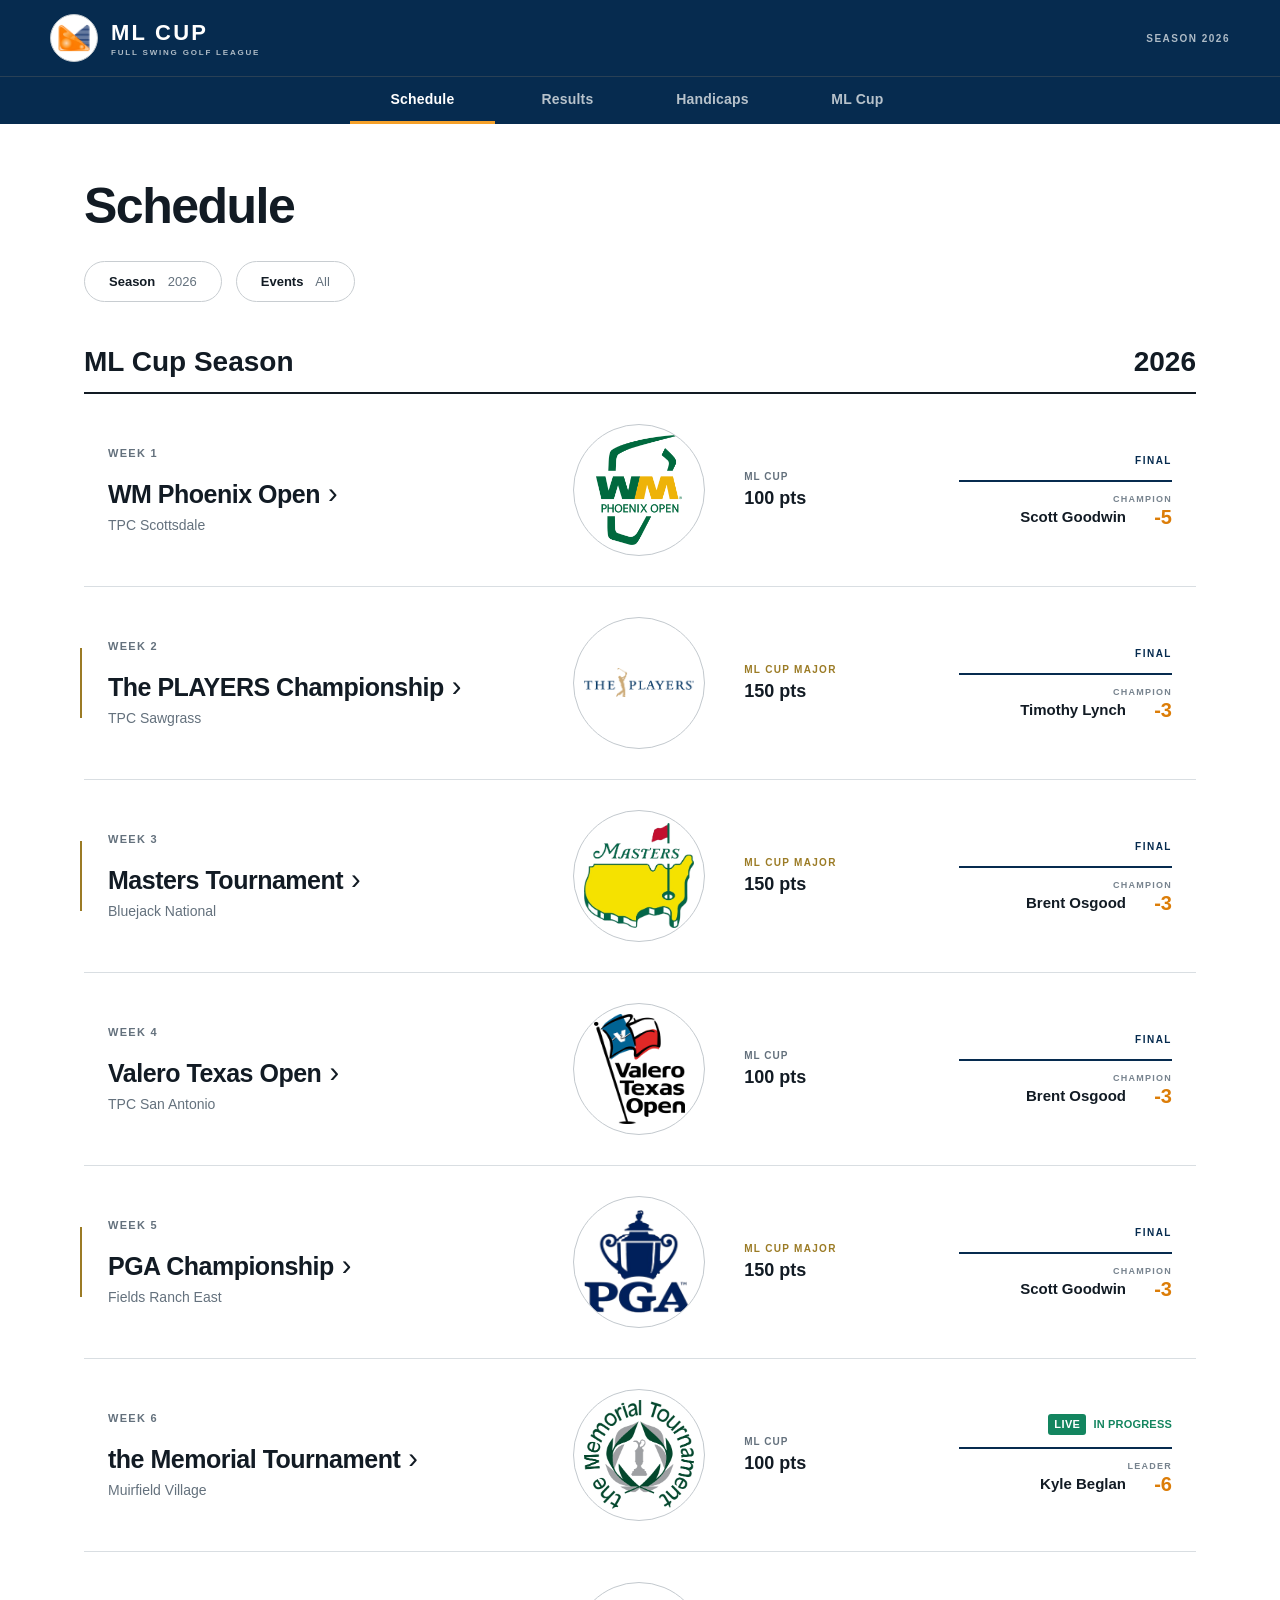
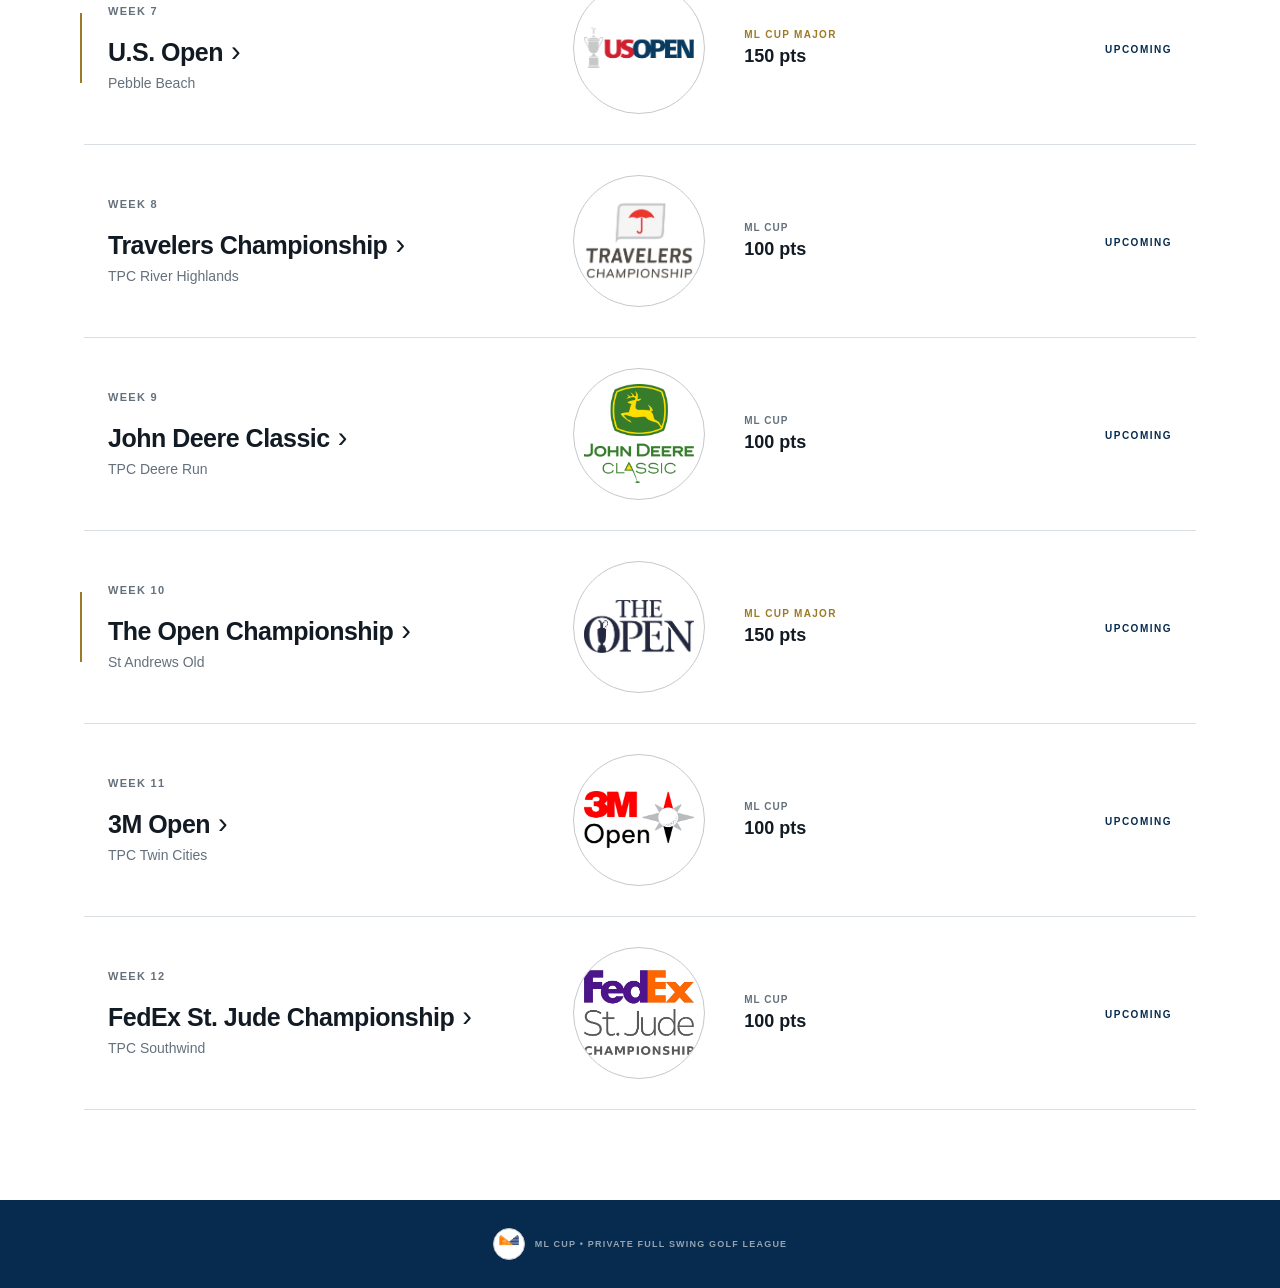
==== index.html @ 1b20d360 "Add files via upload" ====
<!DOCTYPE html>
<html lang="en">
<head>
  <meta charset="UTF-8"><meta name="viewport" content="width=device-width, initial-scale=1.0"><meta name="theme-color" content="#071525">
  <title>ML Cup | Full Swing Golf League</title><style>:root{--navy:#06182b;--navy-2:#0d2942;--ink:#121b24;--muted:#64717d;--line:#d9dee2;--soft:#f5f6f5;--green:#13855f;--gold:#9b7b25}*{box-sizing:border-box}html,body{margin:0;max-width:100%;overflow-x:hidden}body{background:#fff;color:var(--ink);font-family:Arial,Helvetica,sans-serif;font-variant-numeric:tabular-nums}.site-header{align-items:center;background:var(--navy);color:#fff;display:flex;height:76px;justify-content:space-between;padding:0 max(20px,calc((100vw - 1180px)/2))}.brand{align-items:center;display:flex;gap:13px}.brand-mark{align-items:center;border:2px solid #39a77f;border-radius:50%;color:#fff;display:inline-flex;font-size:14px;font-weight:900;height:40px;justify-content:center;letter-spacing:-.5px;width:40px}.brand strong{display:block;font-size:22px;letter-spacing:2.2px}.brand small{color:#aebbc6;display:block;font-size:8px;font-weight:700;letter-spacing:1.8px;margin-top:2px}.season-label{color:#aebbc6;font-size:10px;font-weight:700;letter-spacing:1.5px}.main-nav{background:var(--navy);border-top:1px solid #294055;display:flex;height:48px;justify-content:center;position:sticky;top:0;z-index:20}.nav-button{background:none;border:0;border-bottom:3px solid transparent;color:#b7c2cb;cursor:pointer;font-size:11px;font-weight:800;letter-spacing:1px;min-width:145px;padding:0 20px;text-transform:uppercase}.nav-button:hover{color:#fff}.nav-button.active{border-color:#28a777;color:#fff}.view{animation:reveal .2s ease;display:none}.view.active{display:block}@keyframes reveal{from{opacity:.45}}main{margin:auto;max-width:1160px;min-height:72vh;padding:56px 24px 90px}.page-heading{border-bottom:1px solid var(--ink);margin-bottom:18px;padding-bottom:26px}.page-heading h1{font-size:clamp(30px,4vw,46px);letter-spacing:-1.5px;line-height:1.05;margin:7px 0 9px}.page-heading>p:last-child{color:var(--muted);font-size:14px;margin:0}.eyebrow{color:var(--green)!important;font-size:10px!important;font-weight:900;letter-spacing:2.2px;margin:0!important}.schedule-grid{border-top:1px solid var(--line)}.event-row{align-items:center;border-bottom:1px solid var(--line);cursor:pointer;display:grid;gap:30px;grid-template-columns:80px minmax(260px,1.4fr) minmax(150px,.7fr) minmax(180px,.7fr);min-height:145px;padding:24px 8px;position:relative}.event-row:hover{background:#fafbfa}.event-row.major:before{background:var(--gold);content:"";height:46px;left:-4px;position:absolute;width:2px}.week-number span{color:var(--muted);display:block;font-size:9px;font-weight:800;letter-spacing:1.3px}.week-number strong{color:var(--navy);display:block;font-size:38px;line-height:1;margin-top:4px}.event-name{font-size:22px;font-weight:800;letter-spacing:-.5px}.course{color:var(--muted);font-size:13px;margin-top:7px}.event-designation{display:grid;gap:6px;justify-items:start}.major-mark{color:var(--gold);font-size:10px;font-weight:900;letter-spacing:1.3px}.major-points{color:var(--muted);font-size:9px;font-weight:800;letter-spacing:1px}.event-status{text-align:right}.status-label{color:var(--muted);font-size:9px;font-weight:900;letter-spacing:1.4px}.schedule-champion{border-top:1px solid var(--line);display:grid;grid-template-columns:1fr auto;margin-top:10px;padding-top:9px}.schedule-champion span{color:var(--muted);font-size:8px;grid-column:1/-1;letter-spacing:1px}.schedule-champion strong{font-size:13px;margin-top:4px}.schedule-champion b{color:var(--green);font-size:18px;margin-top:2px}.handicap-format{align-items:center;border-bottom:1px solid var(--line);color:var(--muted);display:flex;flex-wrap:wrap;font-size:10px;gap:10px 22px;margin-bottom:25px;padding:2px 0 18px}.handicap-format strong{color:var(--ink);letter-spacing:1px;text-transform:uppercase}.handicap-header,.handicap-row summary{align-items:center;display:grid;grid-template-columns:minmax(190px,1fr) 130px 110px 140px}.handicap-header{border-bottom:2px solid var(--navy);color:var(--muted);font-size:9px;font-weight:800;letter-spacing:1px;padding:11px 42px 11px 12px}.handicap-row{border-bottom:1px solid var(--line)}.handicap-row summary{cursor:pointer;list-style:none;min-height:66px;padding:10px 42px 10px 12px;position:relative}.handicap-row summary::-webkit-details-marker{display:none}.handicap-row summary:after{color:var(--muted);content:"+";font-size:19px;position:absolute;right:13px}.handicap-row[open] summary:after{content:"−"}.handicap-row:hover{background:#fafbfa}.player-name{font-size:14px;font-weight:800}.handicap-number{font-size:25px}.round-count,.selected-average{font-size:14px}.expand-label{display:none}.score-detail{background:var(--soft);display:grid;gap:18px;grid-template-columns:190px 1fr;padding:18px 24px}.score-detail strong{font-size:9px;letter-spacing:1px}.score-detail small{color:var(--muted);display:block;font-size:10px;line-height:1.4;margin-top:5px}.score-chips{display:flex;flex-wrap:wrap;gap:7px}.score-chip{border-bottom:2px solid transparent;font-size:12px;padding:4px 7px}.score-chip.counting{border-color:var(--green);color:#08704e;font-weight:800}.selector-label{color:var(--muted);display:block;font-size:9px;font-weight:900;letter-spacing:1px;margin-bottom:7px;text-transform:uppercase}.event-selector{background:#fff;border:1px solid #aeb7be;border-radius:0;color:var(--ink);font-size:14px;font-weight:700;margin-bottom:42px;max-width:500px;padding:13px;width:100%}.event-hero{align-items:end;border-bottom:1px solid var(--ink);display:flex;justify-content:space-between;margin-bottom:0;padding:0 0 25px}.event-hero h2{font-size:clamp(28px,4vw,44px);letter-spacing:-1.4px;line-height:1;margin:8px 0 6px;text-transform:uppercase}.event-hero p{color:var(--muted);font-size:13px;margin:0}.event-hero-meta{display:grid;gap:7px;text-align:right}.event-hero-meta span{color:var(--muted);font-size:9px;font-weight:800;letter-spacing:1px}.event-hero-meta strong{font-size:11px;letter-spacing:1.4px}.champion-feature{border-bottom:1px solid var(--line);display:grid;grid-template-columns:1fr auto;grid-template-rows:auto auto;padding:34px 0}.champion-label{color:var(--green);font-size:9px;font-weight:900;grid-column:1/-1;letter-spacing:2px;margin-bottom:9px}.champion-name{font-size:clamp(31px,5vw,54px);font-weight:900;letter-spacing:-1.5px;line-height:1}.champion-score{align-self:center;color:var(--green);font-size:38px;font-weight:900}.coming-soon{border-bottom:1px solid var(--line);padding:58px 0}.coming-soon strong{display:block;font-size:25px}.coming-soon span{color:var(--muted);display:block;font-size:12px;margin-top:7px}.table-shell{margin-top:35px}.table-title{border-bottom:2px solid var(--navy);font-size:11px;font-weight:900;letter-spacing:1.5px;padding:0 8px 13px}.leaderboard{border-collapse:collapse;table-layout:fixed;width:100%}.leaderboard th{border-bottom:1px solid var(--line);color:var(--muted);font-size:9px;letter-spacing:.8px;padding:12px 10px;text-align:center;text-transform:uppercase}.leaderboard th.player,.leaderboard td.player{text-align:left}.leaderboard td{border-bottom:1px solid var(--line);font-size:13px;padding:16px 10px;text-align:center}.leaderboard td.position{font-size:19px;font-weight:900;width:90px}.leaderboard td.player{font-weight:800}.leaderboard td.net,.leaderboard .to-par{font-size:17px;font-weight:800}.leaderboard tbody tr:first-child{box-shadow:inset 3px 0 var(--green)}.standings-heading{margin-bottom:0}.standings-shell{margin-top:0}.standings-table th:nth-child(1){width:34%}.standings-table th:nth-child(2),.standings-table th:nth-child(3){width:16%}.standings-table td.position{color:var(--navy);font-size:24px}.points-value{font-size:20px!important;font-weight:900}.leader-tag{color:var(--green);display:block;font-size:7px;letter-spacing:1px;margin-top:5px}.leader-feature{display:none}footer{align-items:center;background:var(--navy);color:#93a3b0;display:flex;font-size:9px;font-weight:700;gap:10px;justify-content:center;letter-spacing:1.2px;padding:28px}.brand-mark.small{font-size:8px;height:26px;width:26px}
@media(max-width:700px){.site-header{height:62px;padding:0 15px}.brand-mark{height:34px;width:34px}.brand strong{font-size:18px}.brand small{font-size:7px}.season-label{font-size:8px}.main-nav{display:grid;grid-template-columns:repeat(4,minmax(0,1fr));height:48px}.nav-button{font-size:9px;letter-spacing:.3px;min-width:0;padding:0 2px}main{padding:34px 15px 65px}.page-heading{padding-bottom:21px}.page-heading h1{font-size:31px}.event-row{gap:7px 15px;grid-template-columns:52px minmax(0,1fr);min-height:0;padding:21px 3px}.event-row.major:before{left:-3px}.week-number{grid-row:1/4}.week-number strong{font-size:30px}.event-name{font-size:17px}.course{font-size:11px;margin-top:4px}.event-designation,.event-status{grid-column:2;text-align:left}.event-designation{display:flex;gap:10px}.event-status{align-items:center;display:flex;gap:12px}.schedule-champion{border:0;display:flex;gap:7px;margin:0;padding:0}.schedule-champion span{display:none}.schedule-champion strong{font-size:11px;margin:0}.schedule-champion b{font-size:13px;margin:0}.handicap-format{align-items:start;display:grid;gap:6px;grid-template-columns:1fr 1fr}.handicap-format strong{grid-column:1/-1;margin-bottom:4px}.handicap-header{grid-template-columns:1fr 85px;padding-right:32px}.handicap-header span:nth-child(3),.handicap-header span:nth-child(4){display:none}.handicap-row summary{gap:5px;grid-template-columns:1fr 85px;padding-right:32px}.round-count,.selected-average{color:var(--muted);font-size:10px;grid-row:2}.round-count:after{content:" rounds"}.selected-average:before{content:"Avg "}.expand-label{display:none}.handicap-number{font-size:23px;grid-row:1/3;text-align:center}.score-detail{display:block;padding:15px}.score-chips{margin-top:12px}.event-selector{margin-bottom:30px}.event-hero{align-items:start;gap:20px}.event-hero h2{font-size:27px;overflow-wrap:anywhere}.event-hero-meta{flex:0 0 auto}.champion-feature{padding:27px 0}.champion-name{font-size:30px}.champion-score{font-size:29px}.leaderboard th,.leaderboard td{padding-left:4px;padding-right:4px}.leaderboard td.position{font-size:16px;width:auto}.results-table th:nth-child(1){width:42px}.results-table th:nth-child(2){width:auto}.results-table th:nth-child(3){width:48px}.results-table th:nth-child(4){width:55px}.results-table th:nth-child(5){width:52px}.results-table td{font-size:11px}.results-table td.player{font-size:11px}.results-table td.net,.results-table .to-par{font-size:14px}.standings-table th:nth-child(1){width:auto}.standings-table th:nth-child(2){width:62px}.standings-table th:nth-child(3){width:68px}.standings-table .secondary-stat{display:none}.standings-table td{padding-bottom:14px;padding-top:14px}.standings-table td.position{font-size:20px}.points-value{font-size:18px!important}}
@media(max-width:370px){.season-label{display:none}.brand small{display:none}.results-table .net-column{display:none}.results-table th:nth-child(2){width:auto}.standings-table td.player{font-size:11px}}
@media(prefers-reduced-motion:reduce){*{animation:none!important;scroll-behavior:auto!important}}
@media(max-width:700px){.handicap-row .player-name{grid-column:1;grid-row:1}.handicap-row .handicap-number{grid-column:2;grid-row:1/3}.handicap-row .round-count,.handicap-row .selected-average{grid-column:1;grid-row:2}.handicap-row .selected-average{justify-self:end}}

/* Screenshot-reference refinement: tour-style schedule and standings hierarchy. */
.schedule-heading{border-bottom:0;margin-bottom:44px;padding-bottom:0}.schedule-heading h1{font-size:50px;margin:0 0 28px}.schedule-controls{display:flex;gap:14px}.schedule-controls span{border:1px solid #c8cdd1;border-radius:24px;color:var(--muted);font-size:13px;padding:12px 24px}.schedule-controls b{color:var(--ink);margin-right:9px}.schedule-season{align-items:center;border-bottom:2px solid var(--ink);display:flex;justify-content:space-between;padding-bottom:14px}.schedule-season h2,.schedule-season strong{font-size:28px;margin:0}.schedule-grid{border-top:0}.event-row{grid-template-columns:minmax(300px,1.5fr) 150px minmax(150px,.65fr) minmax(190px,.75fr);min-height:180px;padding:30px 24px}.event-row.major:before{height:70px}.event-primary .week-number span{font-size:11px}.event-primary .event-name{font-size:25px;margin-top:18px}.row-arrow{font-size:29px;font-weight:400;margin-left:8px}.event-primary .course{font-size:14px}.event-seal{align-items:center;border:1px solid #cbd0d4;border-radius:50%;display:flex;flex-direction:column;height:118px;justify-content:center;justify-self:center;width:118px}.event-seal span{color:var(--accent);font-size:25px;font-weight:900;letter-spacing:-1px}.event-seal small{color:var(--muted);font-size:7px;font-weight:900;letter-spacing:1.4px;margin-top:5px}.event-points-label{color:var(--muted);font-size:10px;font-weight:800;letter-spacing:1px}.event-points-value{font-size:18px;font-weight:800}.cup-intro{align-items:center;display:grid;gap:28px;grid-template-columns:140px 1fr;margin:10px 0 52px}.cup-seal{align-items:center;border:1px solid #c8cdd1;border-radius:50%;display:flex;flex-direction:column;height:140px;justify-content:center;width:140px}.cup-seal span{color:var(--green);font-size:34px;font-weight:900;letter-spacing:-2px}.cup-seal small{font-size:10px;font-weight:900;letter-spacing:2px}.cup-intro h1{font-size:48px;letter-spacing:-2px;margin:0 0 24px}.cup-intro h2{font-size:23px;margin:0}.standings-tabs{border-bottom:5px solid #d2d2d2;display:flex;gap:34px;margin-bottom:30px}.standings-tabs>*{color:#85898d;font-size:15px;padding:0 0 18px}.standings-tabs strong{border-bottom:4px solid #111;color:var(--ink);margin-bottom:-5px}.standings-toolbar{align-items:end;display:flex;justify-content:space-between;margin-bottom:10px}.standings-toolbar h2{font-size:27px;margin:0}.standings-toolbar span{border:1px solid #c8cdd1;border-radius:22px;font-size:12px;font-weight:800;padding:10px 22px}.group-head th{border-bottom:0!important;padding-bottom:5px!important}.group-head th:not(:first-child){background:#f0f0f0;border-radius:4px;color:#62686d}.standings-table thead tr:nth-child(2) th{border-bottom:2px solid var(--ink)}.player-dot{align-items:center;background:var(--navy);border-radius:50%;color:#fff;display:inline-flex;font-size:9px;height:21px;justify-content:center;margin-right:10px;vertical-align:middle;width:21px}.event-hero{align-items:center;display:grid;gap:28px;grid-template-columns:125px 1fr auto}.hero-seal{height:120px;justify-self:start;width:120px}.event-title-block{min-width:0}
@media(max-width:700px){.schedule-heading{margin-bottom:30px}.schedule-heading h1{font-size:37px;margin-bottom:20px}.schedule-controls span{font-size:11px;padding:10px 14px}.schedule-season h2,.schedule-season strong{font-size:21px}.event-row{gap:9px 15px;grid-template-columns:minmax(0,1fr) 68px;min-height:0;padding:23px 3px}.event-primary{grid-column:1}.event-primary .event-name{font-size:18px;margin-top:10px}.event-primary .course{font-size:11px}.event-seal{grid-column:2;grid-row:1/3;height:64px;width:64px}.event-seal span{font-size:16px}.event-seal small{font-size:5px}.event-designation,.event-status{grid-column:1}.cup-intro{gap:17px;grid-template-columns:82px 1fr;margin:0 0 34px}.cup-seal{height:82px;width:82px}.cup-seal span{font-size:22px}.cup-intro h1{font-size:31px;letter-spacing:-1px;margin-bottom:10px}.cup-intro h2{font-size:17px}.standings-tabs{gap:20px;overflow:hidden;white-space:nowrap}.standings-tabs>*{font-size:12px}.standings-toolbar h2{font-size:23px}.standings-toolbar span{font-size:10px;padding:8px 15px}.group-head th{font-size:7px}.standings-table .player-dot{display:none}.event-hero{gap:14px;grid-template-columns:66px minmax(0,1fr) auto}.hero-seal{height:64px;width:64px}.event-title-block h2{font-size:23px}.event-hero-meta{font-size:8px}}

/* ML brand palette: navy, orange, and light blue. */
:root{--navy:#062b4f;--navy-2:#0c426f;--green:#f5a12a;--brand-orange:#f5a12a;--brand-blue:#78a6c8}.site-header,.main-nav,footer{background:#062b4f}.brand-mark{border-color:var(--brand-orange);color:#fff}.nav-button.active{border-color:var(--brand-orange)}.eyebrow,.champion-label,.champion-score,.schedule-champion b,.leader-tag{color:#dc7d08!important}.score-chip.counting{border-color:var(--brand-orange);color:#9a5700}.leaderboard tbody tr:first-child{box-shadow:inset 3px 0 var(--brand-orange)}.cup-seal,.event-seal{background:linear-gradient(145deg,#fff 62%,rgba(120,166,200,.16))}.cup-seal span{color:#0c426f}.player-dot{background:#0c426f}.standings-tabs strong{border-bottom-color:var(--brand-orange)}

.brand-mark{background:#fff;border:1px solid #bcc4ca;border-radius:50%;overflow:hidden;padding:1px}.brand-mark img{display:block;height:100%;object-fit:contain;object-position:center;width:100%}.cup-seal{background:#fff;border-color:#c3c9ce;overflow:hidden;padding:4px}.cup-seal img{display:block;height:100%;object-fit:contain;object-position:center;width:100%}.brand .brand-mark{height:48px;width:48px}.brand-mark.small{height:32px;padding:1px;width:32px}
.event-seal{background:#fff;border-color:#c3c9ce;overflow:hidden;padding:14px}.event-seal img{display:block;height:100%;object-fit:contain;object-position:center;width:100%}.hero-seal{padding:16px}

/* Refined tour typography. */
body{font-family:"Segoe UI",Roboto,"Helvetica Neue",Arial,sans-serif}.table-title{font-size:12px;font-weight:700;letter-spacing:1.35px}.leaderboard th{font-size:10px;font-weight:500;letter-spacing:1.2px}.leaderboard td{font-size:14px;font-weight:400}.leaderboard td.player{font-size:15px;font-weight:600;letter-spacing:-.1px}.leaderboard td.position{font-size:22px;font-weight:700;letter-spacing:-.4px}.leaderboard td.net,.leaderboard .to-par{font-size:18px;font-weight:700;letter-spacing:-.25px}.leaderboard td strong{font-weight:650}.points-value{font-weight:700}.results-table tbody tr td{height:68px}.results-table tbody tr:first-child td{font-weight:600}
.nav-button{font-family:"Segoe UI",Roboto,"Helvetica Neue",Arial,sans-serif;font-size:14px;font-weight:600;letter-spacing:.2px;text-transform:none}
@media(max-width:700px){.nav-button{font-size:11px}}
.event-status .status-label{color:var(--navy);font-size:10px;font-weight:700;letter-spacing:1.5px}.schedule-champion{border-top:2px solid var(--navy);column-gap:18px;margin-top:12px;padding-top:12px}.schedule-champion span{color:#77838e;font-size:9px;font-weight:600;letter-spacing:1.25px}.schedule-champion strong{font-size:15px;font-weight:650;white-space:nowrap}.schedule-champion b{font-size:20px;font-weight:700;min-width:28px;text-align:right}
@media(max-width:700px){.event-status{column-gap:14px}.schedule-champion{border-top:0;column-gap:10px;margin-top:0;padding-top:0}.schedule-champion strong{font-size:12px}.schedule-champion b{font-size:15px;min-width:22px}}
@media(max-width:700px){.leaderboard td.player{font-size:12px;font-weight:600}.leaderboard td.position{font-size:17px}.leaderboard td.net,.leaderboard .to-par{font-size:15px}.results-table tbody tr td{height:62px}}

/* Live tournament states. */
.live-label{align-items:center;color:#13855f;display:inline-flex;font-size:12px;font-weight:750;gap:7px;letter-spacing:.1px}.live-label b{background:#13855f;border-radius:3px;color:#fff;font-size:11px;font-style:normal;font-weight:800;letter-spacing:.4px;line-height:1;padding:5px 6px}.live-label em{font-size:11px;font-style:normal;font-weight:750;letter-spacing:.2px}.event-hero-meta .live-label{justify-content:flex-end}.live-results{margin-top:34px}.live-table th:nth-child(1){width:90px}.live-table th:nth-child(3),.live-table th:nth-child(4){width:130px}.not-posted{border-top:2px solid var(--navy);margin-top:34px}.not-posted-title{color:var(--muted);font-size:10px;font-weight:800;letter-spacing:1.4px;padding:17px 10px 9px}.not-posted-player{align-items:center;border-bottom:1px solid var(--line);display:flex;font-size:14px;font-weight:600;justify-content:space-between;min-height:52px;padding:10px}.not-posted-player b{color:var(--muted);font-size:16px;font-weight:500}.live-results .leaderboard tbody tr:first-child{box-shadow:inset 3px 0 #13855f}
@media(max-width:700px){.live-table th:nth-child(1){width:44px}.live-table th:nth-child(3),.live-table th:nth-child(4){width:58px}.not-posted-player{font-size:12px;min-height:48px}.event-hero-meta .live-label{gap:5px}.live-label b,.live-label em{font-size:10px}}

/* Keep long tournament names readable in the mobile Results header. */
@media(max-width:700px){.event-hero{align-items:center;grid-template-columns:66px minmax(0,1fr)}.event-hero .hero-seal{grid-column:1;grid-row:1;justify-self:start}.event-hero .event-title-block{grid-column:2;grid-row:1}.event-title-block h2{overflow-wrap:normal;word-break:normal}.event-hero-meta{align-items:center;border-top:1px solid var(--line);display:flex;grid-column:1/-1;grid-row:2;justify-content:space-between;padding-top:12px;text-align:left;width:100%}.event-hero-meta .live-label{justify-content:flex-start}}

/* Match major and regular event point typography. */
.major-points{color:var(--ink);font-size:18px;font-weight:800;letter-spacing:normal}

@media(max-width:700px){.event-hero{column-gap:12px;grid-template-columns:74px minmax(0,1fr)}.event-hero .hero-seal{height:70px;padding:7px;width:70px}.event-hero .event-title-block{max-width:100%;min-width:0}.event-hero .event-title-block h2{font-size:21px;line-height:1.08;max-width:100%;white-space:normal;word-break:normal}.event-hero .event-title-block p{font-size:11px}}
@media(max-width:700px){.event-hero{min-width:0;width:100%}.event-hero .event-title-block h2{font-size:19px}.event-hero-meta{min-width:0}.event-hero-meta strong{min-width:0}}

/* Larger tour-style event logo presentation. */
.event-seal{height:132px;padding:10px;width:132px}.hero-seal{height:132px;padding:10px;width:132px}
@media(max-width:700px){.event-row{grid-template-columns:minmax(0,1fr) 80px}.event-row .event-seal{height:76px;padding:7px;width:76px}.event-hero{grid-template-columns:82px minmax(0,1fr)}.event-hero .hero-seal{height:78px;padding:6px;width:78px}}
@media(max-width:700px){.event-row .event-seal{align-self:center;grid-row:1/4}}

/* Functional standings and champions tabs. */
.standings-tab{background:none;border:0;border-bottom:4px solid transparent;color:#85898d;cursor:pointer;font:inherit;font-size:15px;font-weight:650;margin-bottom:-5px;padding:0 0 18px}.standings-tab.active{border-bottom-color:var(--brand-orange);color:var(--ink)}.points-panel{display:none}.points-panel.active{display:block}.champions-shell{margin-top:0}.champions-table th:nth-child(1){width:90px}.champions-table th:nth-child(2){width:38%}.champions-table td.position{color:var(--navy)}.champion-major{color:var(--gold);display:block;font-size:8px;letter-spacing:1px;margin-top:5px}.champions-table tbody tr:first-child{box-shadow:none}
@media(max-width:700px){.standings-tabs{gap:25px}.standings-tab{font-size:12px;flex:0 0 auto}.champions-table th:nth-child(1){width:42px}.champions-table th:nth-child(2){width:auto}.champions-table th:nth-child(3){width:105px}.champions-table th:nth-child(4){width:48px}.champions-table td{font-size:11px}.champions-table td.position{font-size:17px}.champions-table .to-par{font-size:15px}}

/* Keep season-performance statistics visible in portrait mode. */
@media(max-width:700px){.standings-table{table-layout:fixed}.standings-table .secondary-stat{display:table-cell}.standings-table th:nth-child(1){width:100px}.standings-table th:nth-child(2){width:42px}.standings-table th:nth-child(3){width:48px}.standings-table th:nth-child(4){width:34px}.standings-table th:nth-child(5){width:30px}.standings-table th:nth-child(6){width:34px}.standings-table th:nth-child(7){width:42px}.standings-table th{font-size:6px;letter-spacing:.25px;line-height:1.2;padding:8px 1px}.standings-table td{font-size:9px;padding:12px 1px}.standings-table td.player{font-size:10px;overflow-wrap:anywhere;padding-left:4px}.standings-table td.position{font-size:16px}.standings-table .points-value{font-size:14px!important}.standings-table .leader-tag{font-size:6px;letter-spacing:.4px}}
.mobile-performance{display:none}
@media(max-width:700px){.standings-table .secondary-stat{display:none}.standings-table th:nth-child(1){width:auto}.standings-table th:nth-child(2){width:62px}.standings-table th:nth-child(3){width:68px}.standings-table th{font-size:7px;letter-spacing:.45px}.standings-table td{padding-bottom:13px;padding-top:13px}.standings-table td.player{font-size:11px;padding-left:4px}.mobile-performance{color:var(--muted);display:flex;flex-wrap:wrap;font-size:7px;font-weight:600;gap:4px 9px;letter-spacing:.3px;margin-top:7px}.mobile-performance b{color:var(--ink);font-size:8px;margin-left:2px}.standings-table .leader-tag{margin-bottom:1px}}

/* Portrait standings retain the complete landscape column set. */
@media(max-width:700px){.mobile-performance{display:none!important}.standings-table .secondary-stat{display:table-cell!important}.standings-table thead tr:nth-child(2) th:nth-child(1){width:92px}.standings-table thead tr:nth-child(2) th:nth-child(2){width:42px}.standings-table thead tr:nth-child(2) th:nth-child(3){width:45px}.standings-table thead tr:nth-child(2) th:nth-child(4){width:37px}.standings-table thead tr:nth-child(2) th:nth-child(5){width:32px}.standings-table thead tr:nth-child(2) th:nth-child(6){width:38px}.standings-table thead tr:nth-child(2) th:nth-child(7){width:50px}.standings-table th{font-size:5.5px;letter-spacing:.15px;line-height:1.15;padding:7px 1px;white-space:normal}.standings-table td{font-size:10px;padding:12px 1px}.standings-table td.player{font-size:9px;line-height:1.2;padding-left:3px}.standings-table td.position{font-size:13px}.standings-table .points-value{font-size:12px!important}.standings-table .secondary-stat{font-size:10px}.standings-table .leader-tag{font-size:5px;letter-spacing:.2px;margin-top:4px}}

/* Explicit grid prevents desktop table sizing from overflowing portrait screens. */
@media(max-width:700px){.standings-shell{max-width:100%;overflow:hidden}.standings-table,.standings-table thead,.standings-table tbody{display:block;max-width:100%;width:100%}.standings-table tr{display:grid;grid-template-columns:minmax(0,1fr) 44px 48px 38px 32px 34px 38px;width:100%}.standings-table thead .group-head{grid-template-columns:minmax(0,1fr) 44px 48px 142px}.standings-table th,.standings-table td{min-width:0;width:auto!important}.standings-table .secondary-stat{display:block!important}.standings-table th{align-content:center}.standings-table td{align-content:center}.standings-table td.player{overflow-wrap:normal;word-break:normal}.standings-table .mobile-performance{display:none!important}}
@media(max-width:700px){.standings-table tr{grid-template-columns:minmax(0,1fr) 48px 54px 44px 44px}.standings-table thead .group-head{grid-template-columns:minmax(0,1fr) 48px 54px 88px}}
.standings-table th:nth-child(1){width:10%}.standings-table th:nth-child(2){width:50%}.standings-table th:nth-child(3){width:14%}.standings-table th:nth-child(4),.standings-table th:nth-child(5){width:13%}
@media(max-width:700px){.standings-table tr{grid-template-columns:48px minmax(0,1fr) 54px 44px 44px}.standings-table th:nth-child(n){width:auto}.standings-table td.position{font-size:13px}.standings-table td.player{font-size:10px;padding-left:4px}}
@media(max-width:700px){.standings-table th{font-size:7px;font-weight:600;letter-spacing:.35px}.standings-table td.player{font-size:11px}.standings-table td.position{font-size:14px}.standings-table .points-value{font-size:13px!important}.standings-table .secondary-stat{font-size:11px}.standings-table .leader-tag{font-size:5.5px}}

/* Precisely align mobile handicap values and expand controls. */
@media(max-width:700px){.handicap-header{grid-template-columns:minmax(0,1fr) 72px 24px;padding-right:0}.handicap-header span:nth-child(2){grid-column:2;text-align:center}.handicap-row summary{grid-template-columns:minmax(0,1fr) 72px 24px;padding-right:0}.handicap-row .handicap-number{grid-column:2;justify-self:stretch;text-align:center}.handicap-row summary:after{align-self:center;grid-column:3;grid-row:1/3;justify-self:center;position:static}.handicap-row .round-count,.handicap-row .selected-average{grid-column:1}}

/* Handicap methodology and USGA-style disclaimer. */
.handicap-format a{color:var(--navy);text-decoration-color:var(--brand-orange);text-decoration-thickness:2px;text-underline-offset:3px}.handicap-disclaimer{align-items:start;background:#f5f7f8;border-left:3px solid var(--brand-orange);display:grid;gap:5px;margin:-10px 0 25px;padding:13px 15px}.handicap-disclaimer strong{font-size:9px;letter-spacing:1px;text-transform:uppercase}.handicap-disclaimer span{color:var(--muted);font-size:11px;line-height:1.5}
@media(max-width:700px){.handicap-format{grid-template-columns:repeat(2,minmax(0,1fr))}.handicap-format span{font-size:9px}.handicap-disclaimer{margin-top:-7px}.handicap-disclaimer span{font-size:10px}}
/* Expandable per-round points in ML Cup standings. */
.standings-player-row:hover{background:#fafbfa}.standings-player-toggle{align-items:center;background:none;border:0;color:inherit;cursor:pointer;display:flex;font:inherit;font-weight:inherit;gap:0;padding:0;text-align:left;width:100%}.standings-player-toggle>span:nth-child(2){min-width:0}.standings-expand{color:var(--muted);font-size:19px;font-weight:500;margin-left:auto;padding-left:10px}.points-breakdown-row[hidden]{display:none!important}.points-breakdown-row{box-shadow:none!important}.points-breakdown-row>td{background:var(--soft);padding:0 20px 16px!important;text-align:left!important}.points-breakdown{border-left:3px solid var(--brand-orange);padding:6px 0 6px 18px}.round-points{align-items:center;border-bottom:1px solid var(--line);display:grid;gap:16px;grid-template-columns:minmax(190px,1fr) 100px 85px;padding:12px 8px}.round-points:last-child{border-bottom:0}.round-points>span:first-child{font-size:12px;font-weight:650}.round-points>span:first-child b{color:var(--muted);display:block;font-size:8px;letter-spacing:1px;margin-bottom:4px}.round-points>span:nth-child(n+2){color:var(--muted);font-size:11px;text-align:right}.round-points strong{color:var(--ink);font-size:13px}.round-points em{color:var(--gold);font-size:8px;font-style:normal;font-weight:800;letter-spacing:.8px;margin-left:8px}
@media(max-width:700px){.standings-table tr.points-breakdown-row{display:block;width:100%}.points-breakdown-row>td{display:block!important;grid-column:1/-1;padding:0 5px 12px!important;width:100%!important}.points-breakdown{padding-left:10px}.round-points{gap:5px;grid-template-columns:minmax(0,1fr) 55px 55px;padding:10px 4px}.round-points>span:first-child{font-size:9px}.round-points>span:nth-child(n+2){font-size:8px}.round-points strong{font-size:10px}.standings-expand{font-size:16px;padding-left:5px}.standings-player-toggle .player-dot{display:none}}
</style>
</head>
<body>
  <header class="site-header"><div class="brand"><span class="brand-mark"><img src="[data-uri]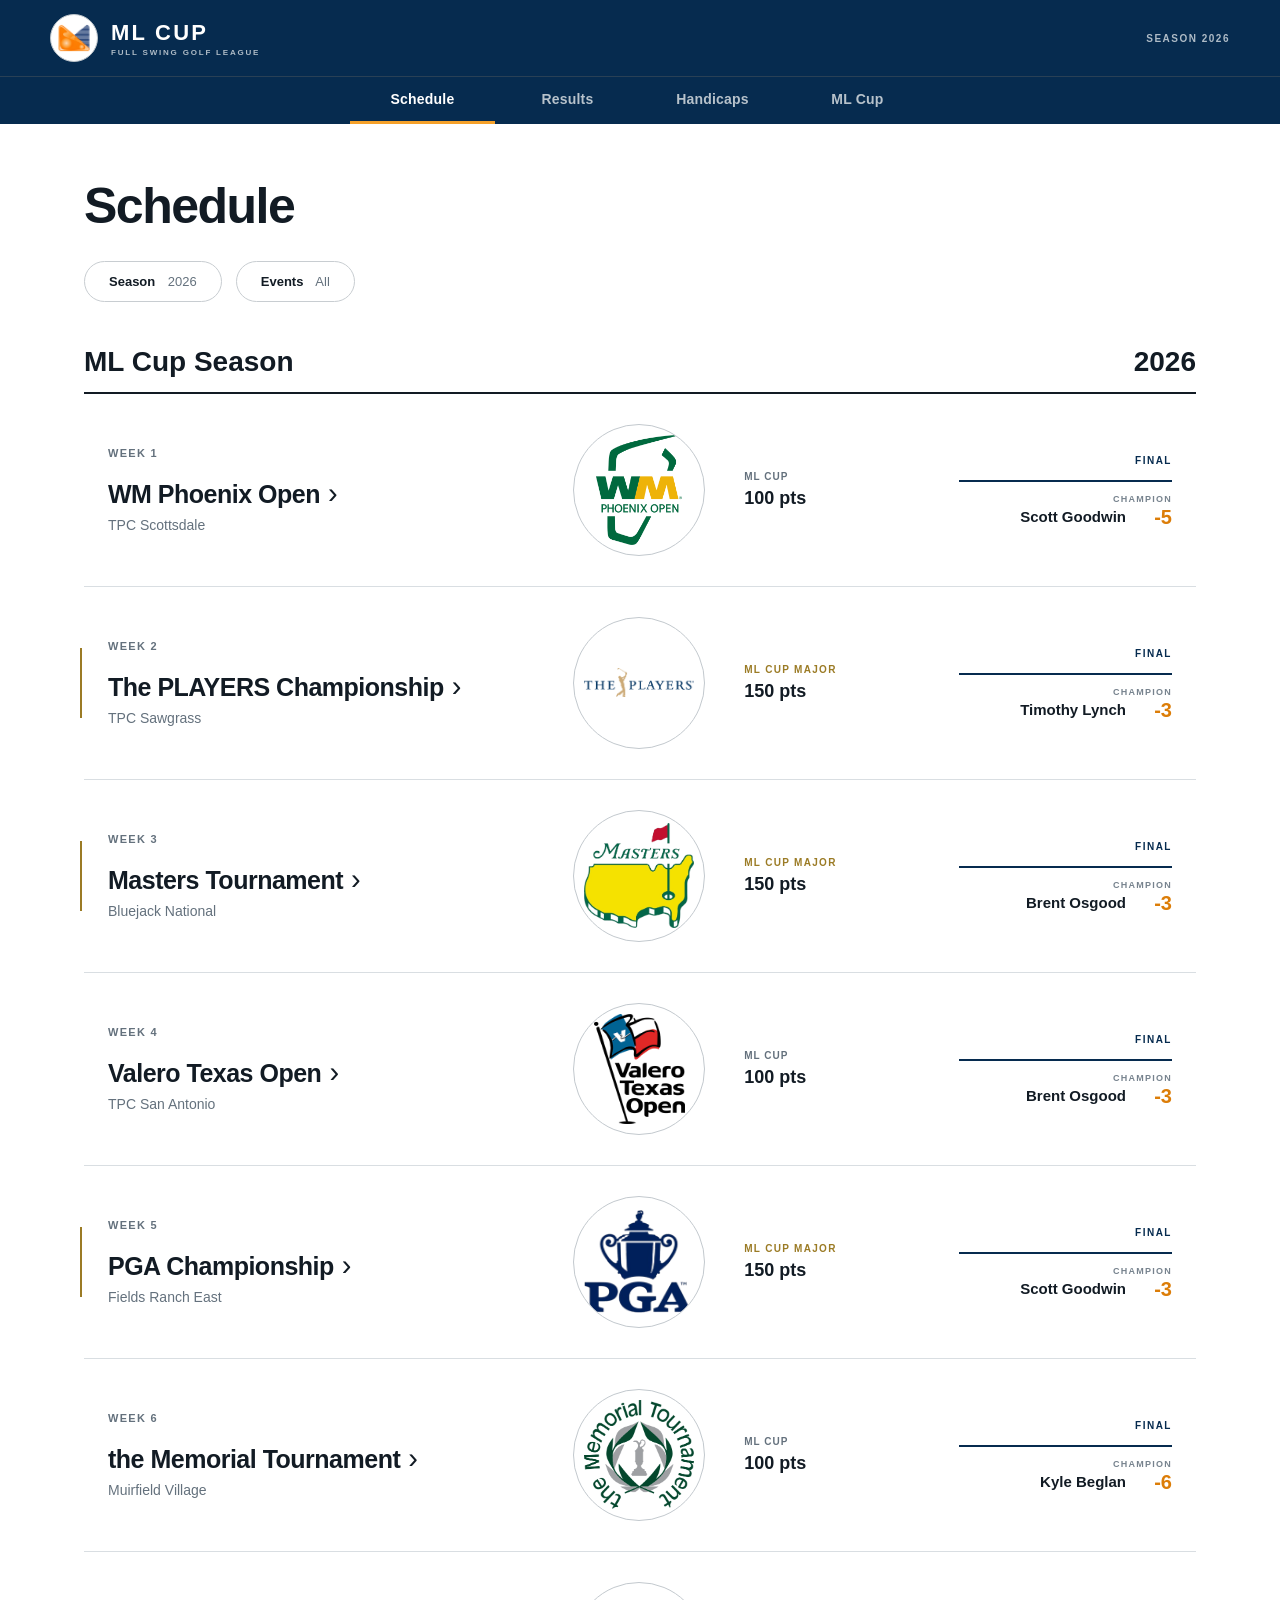
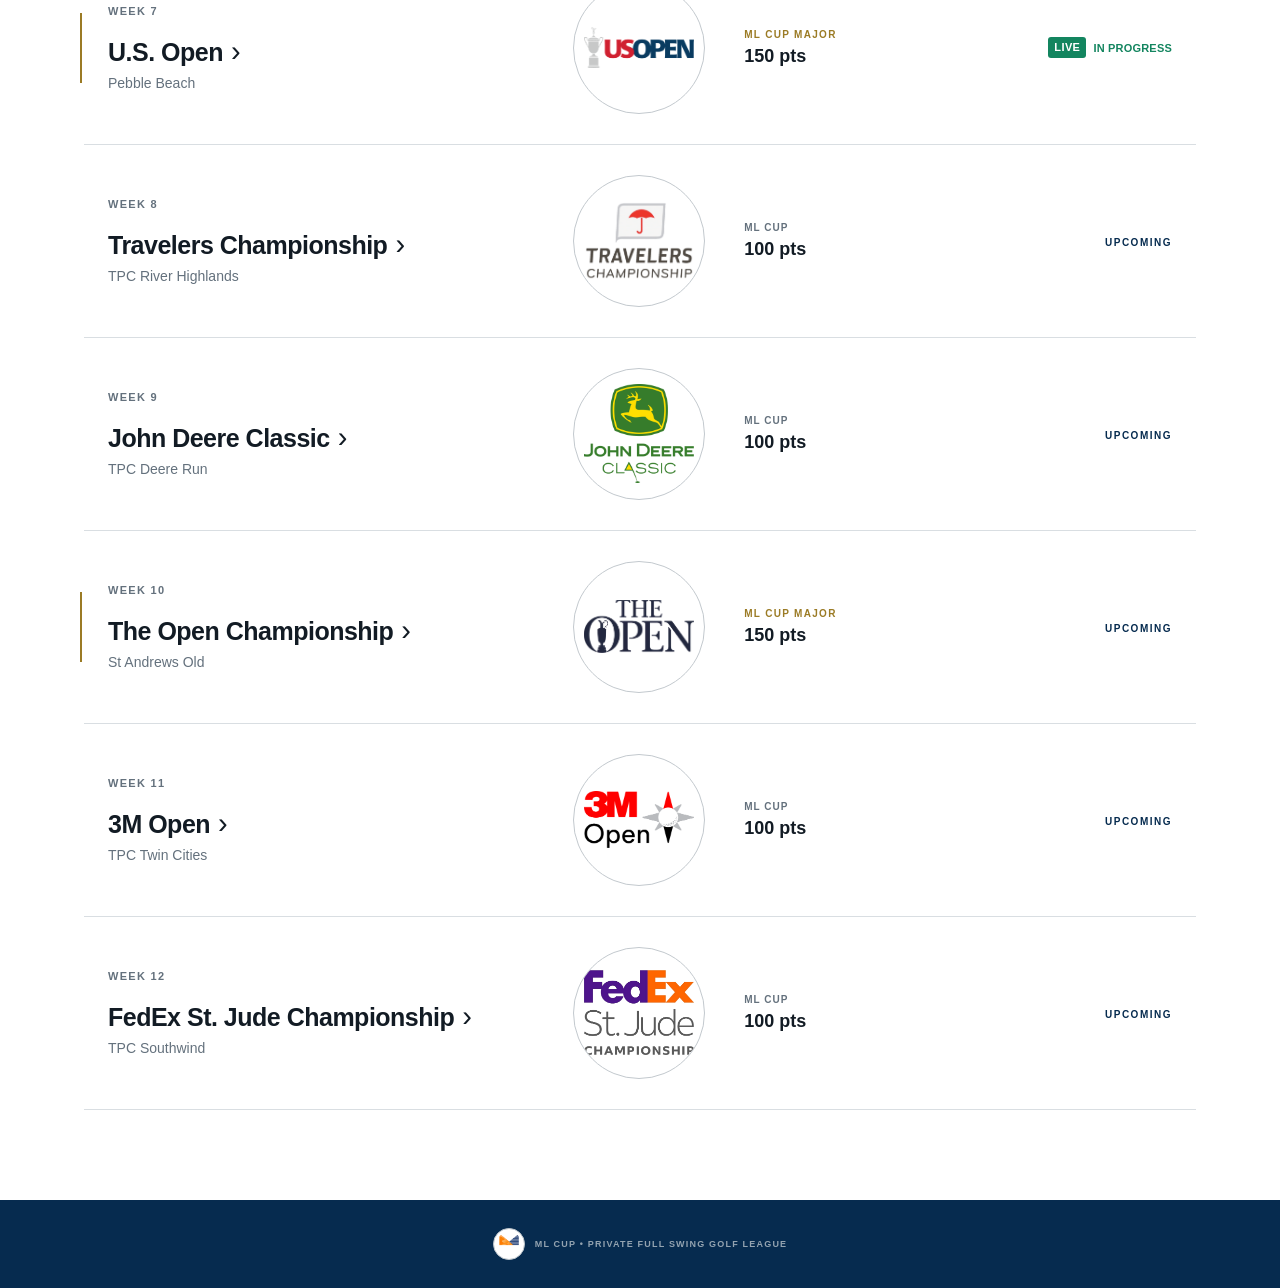
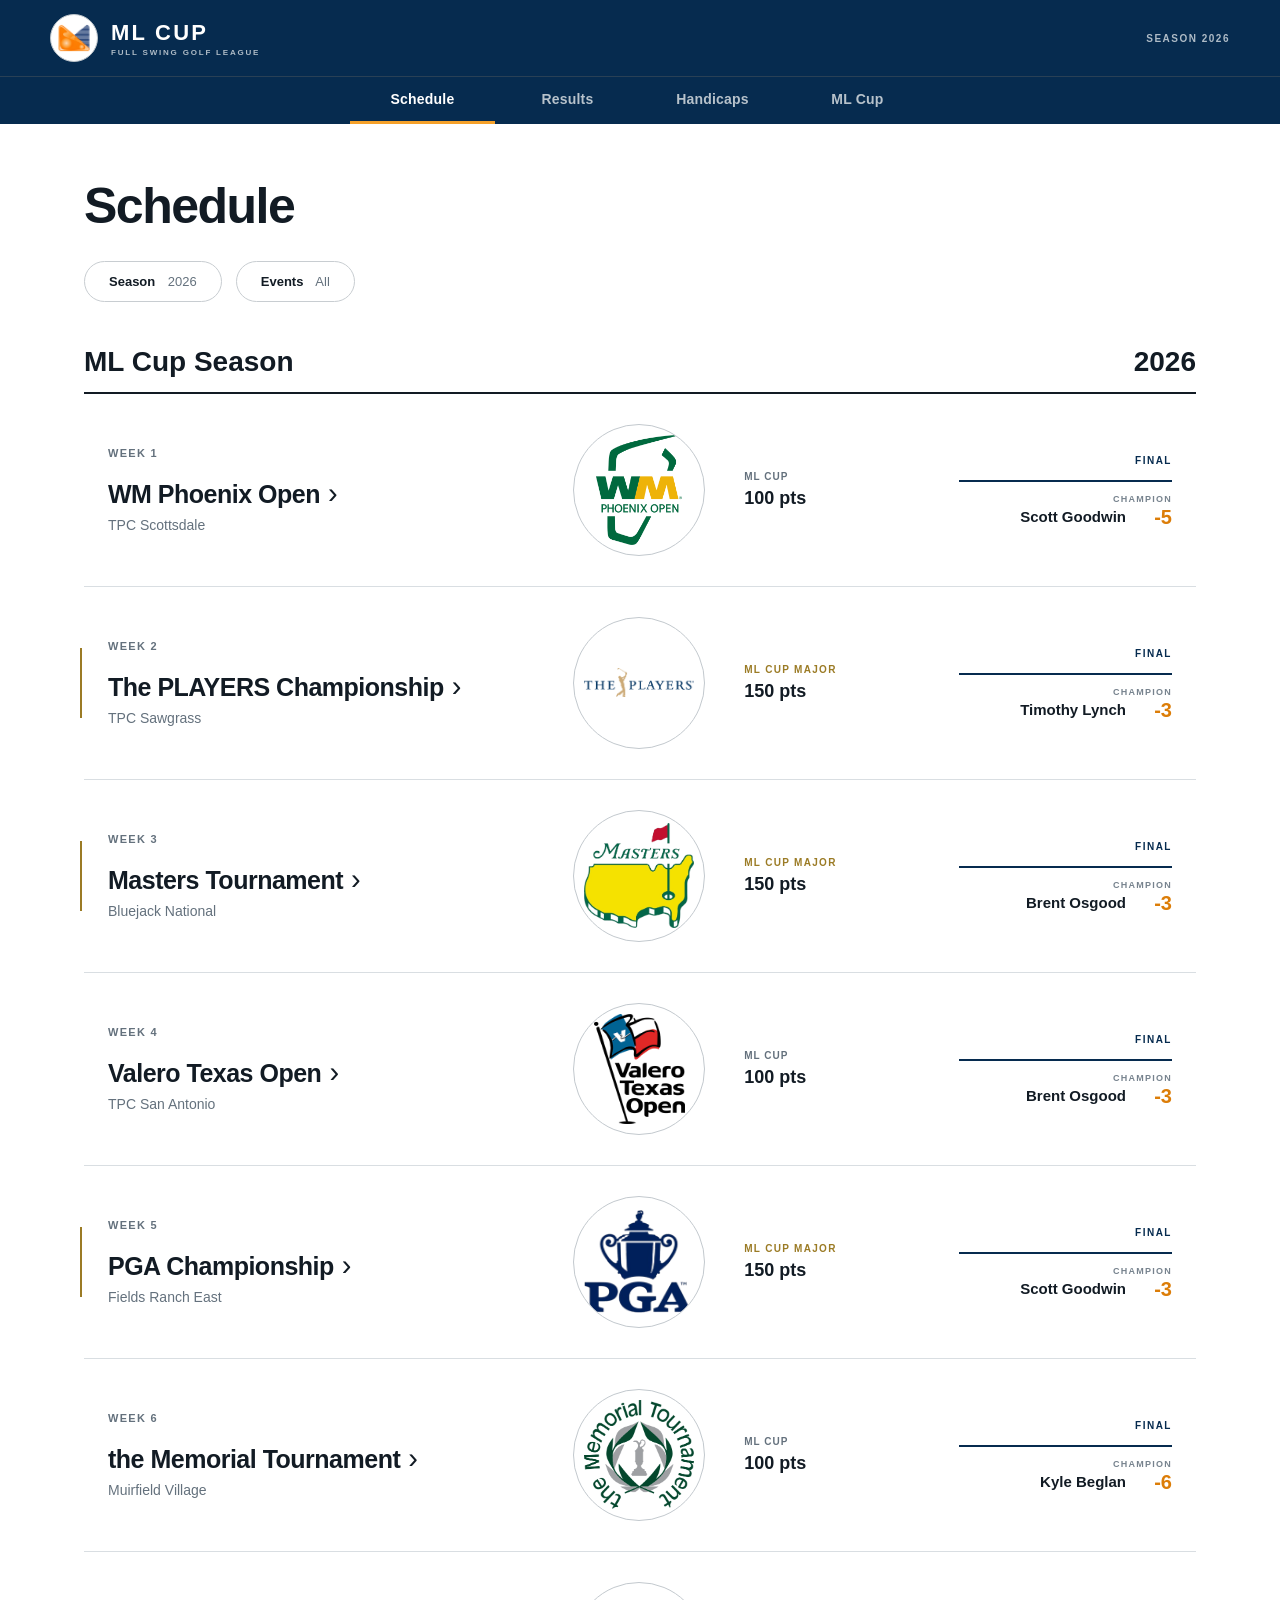
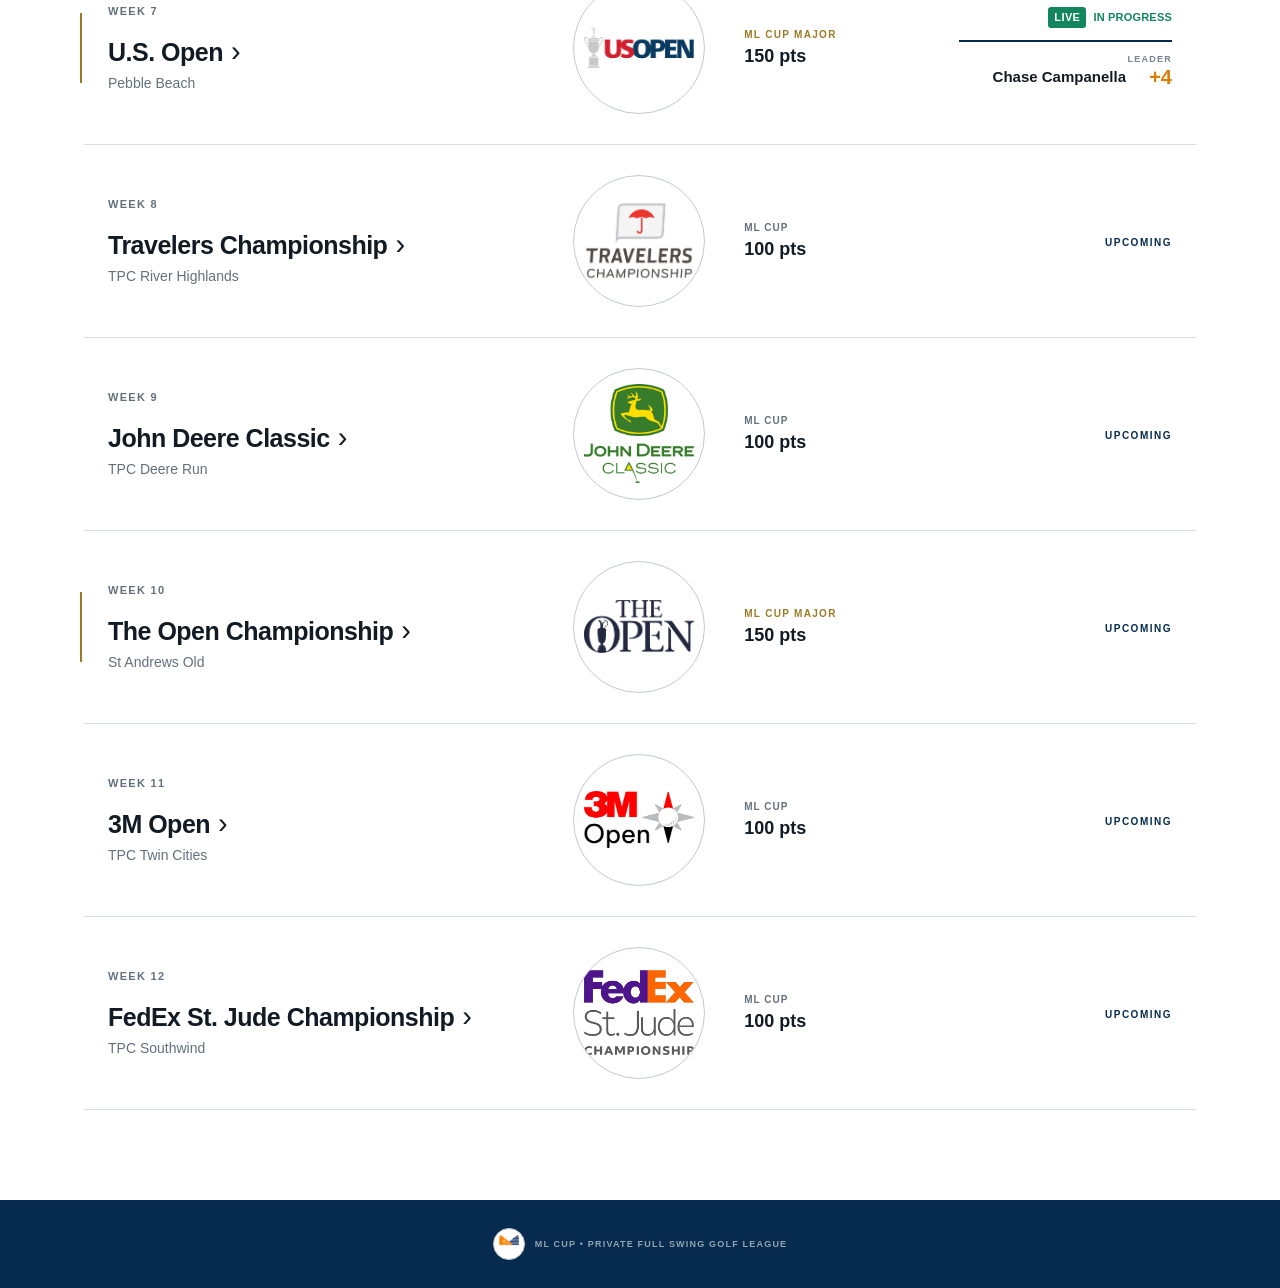
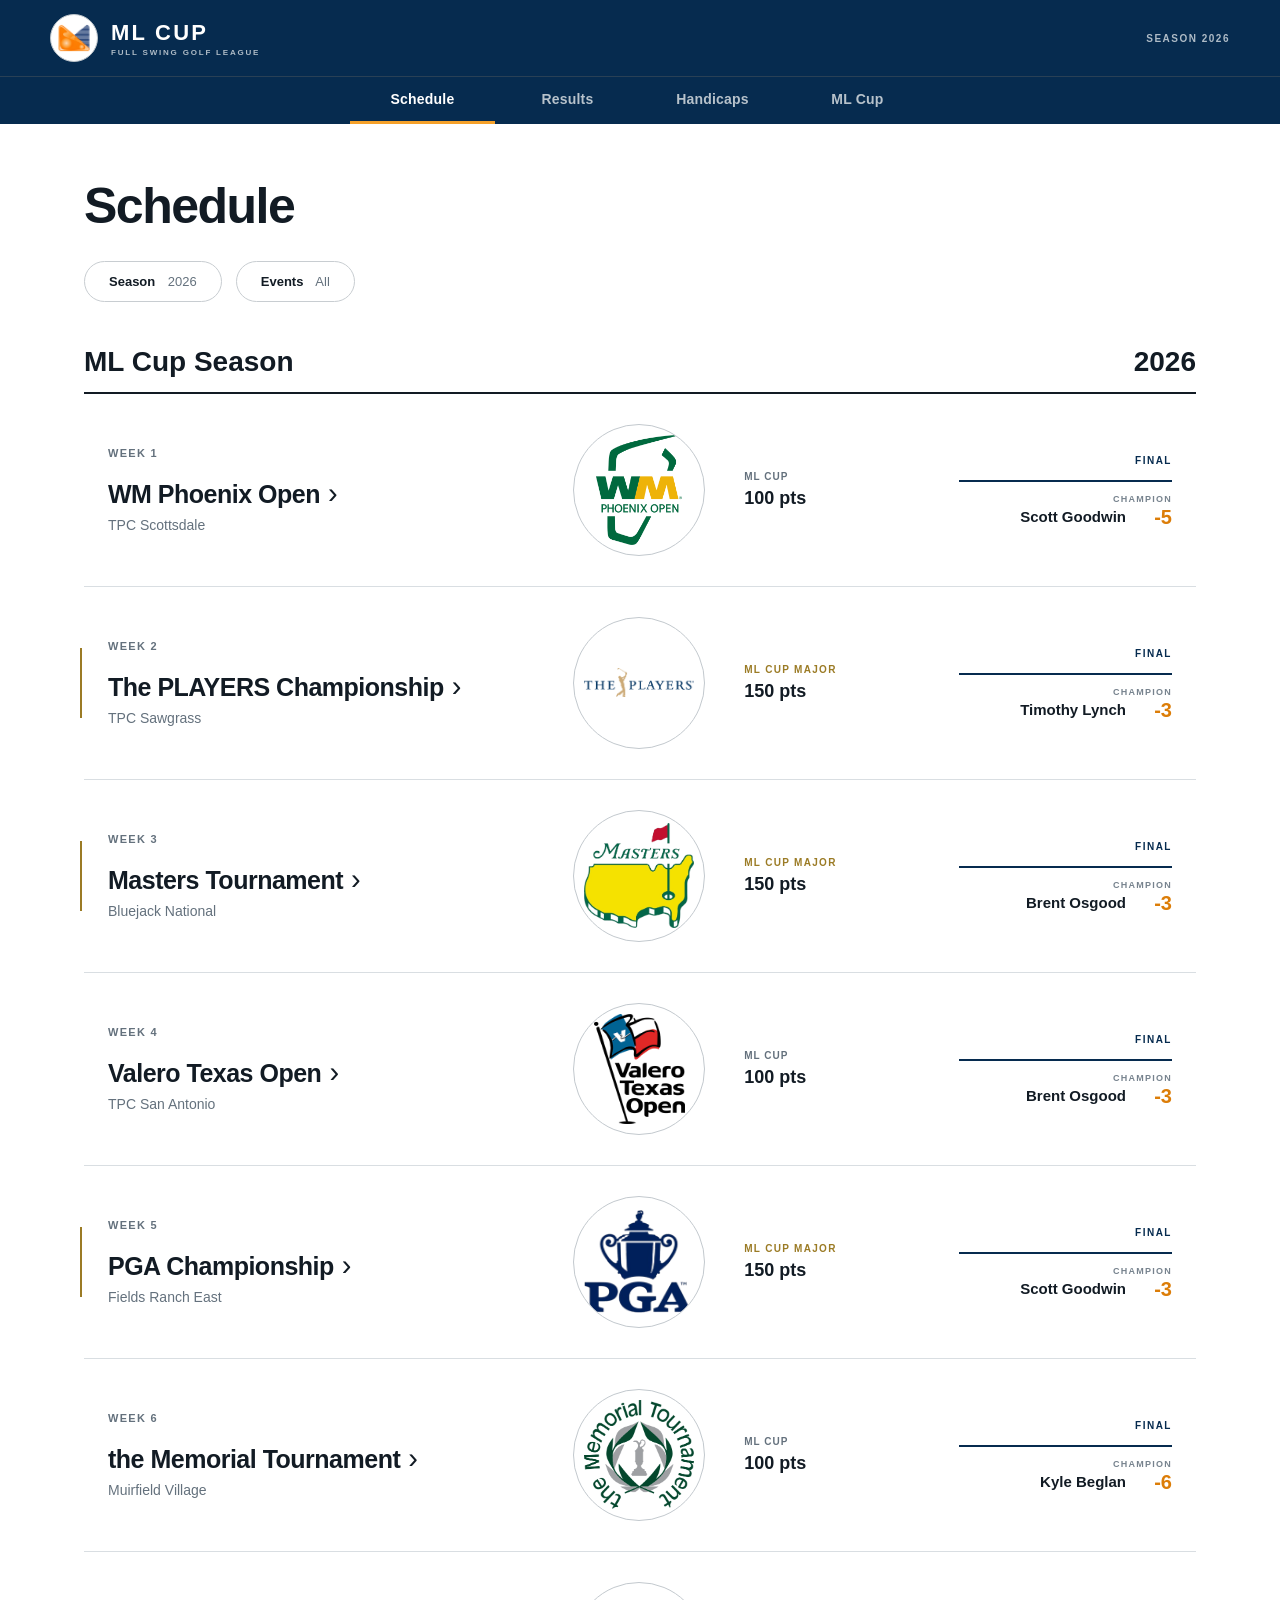
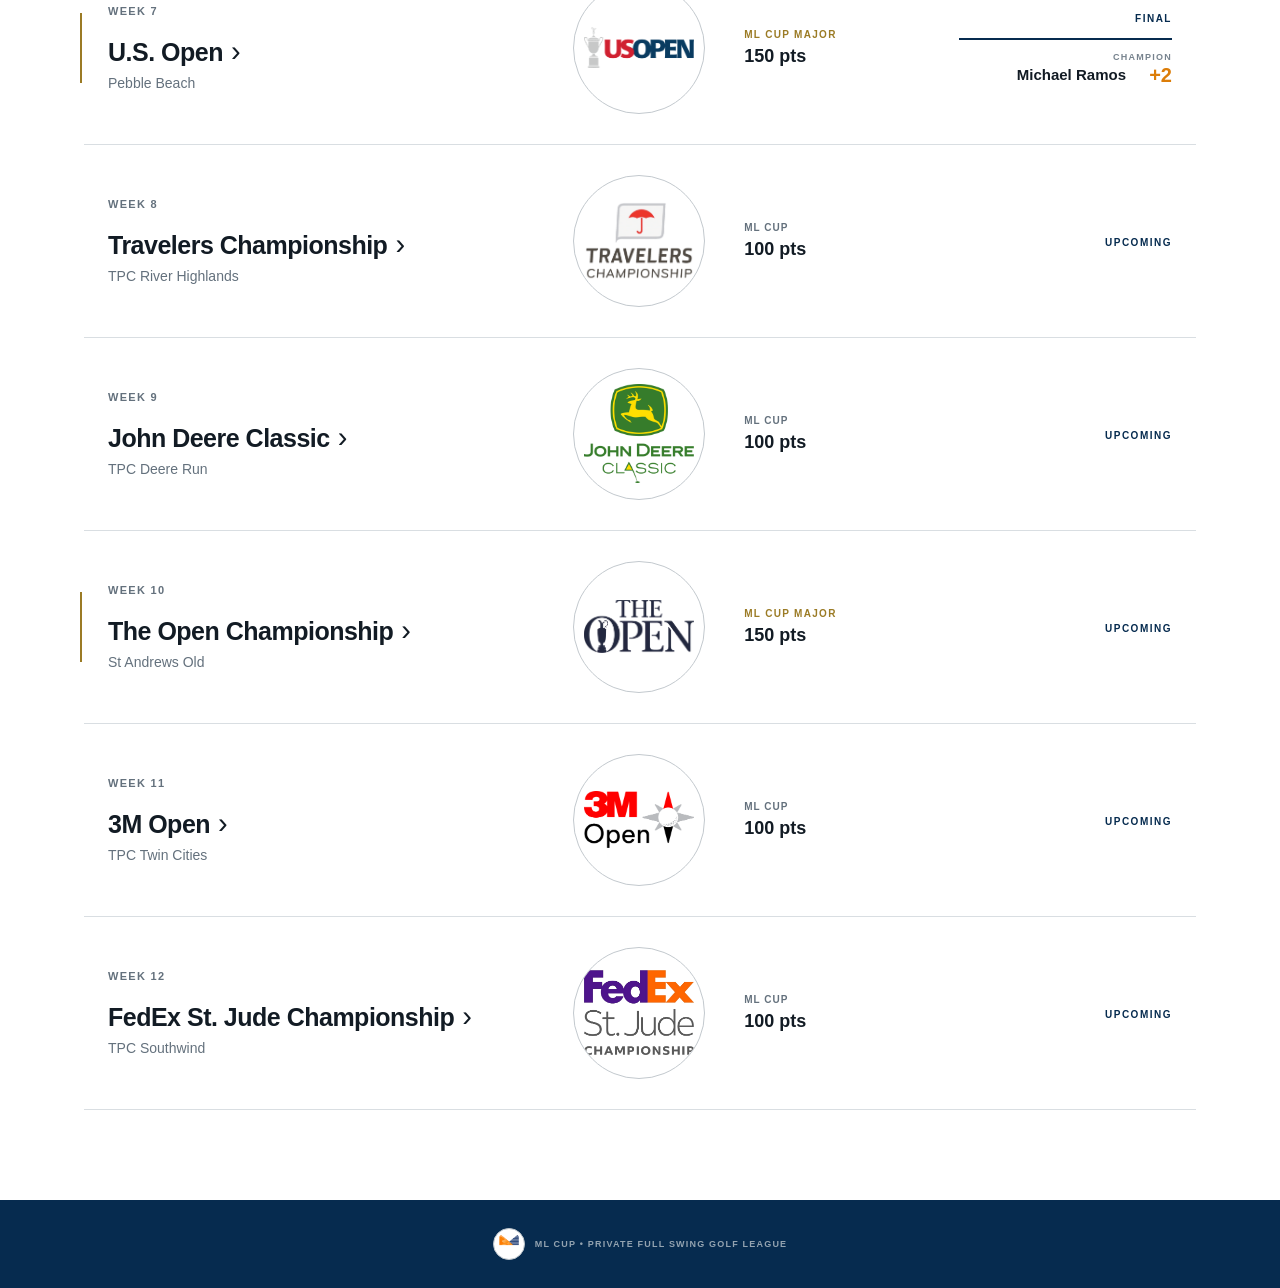
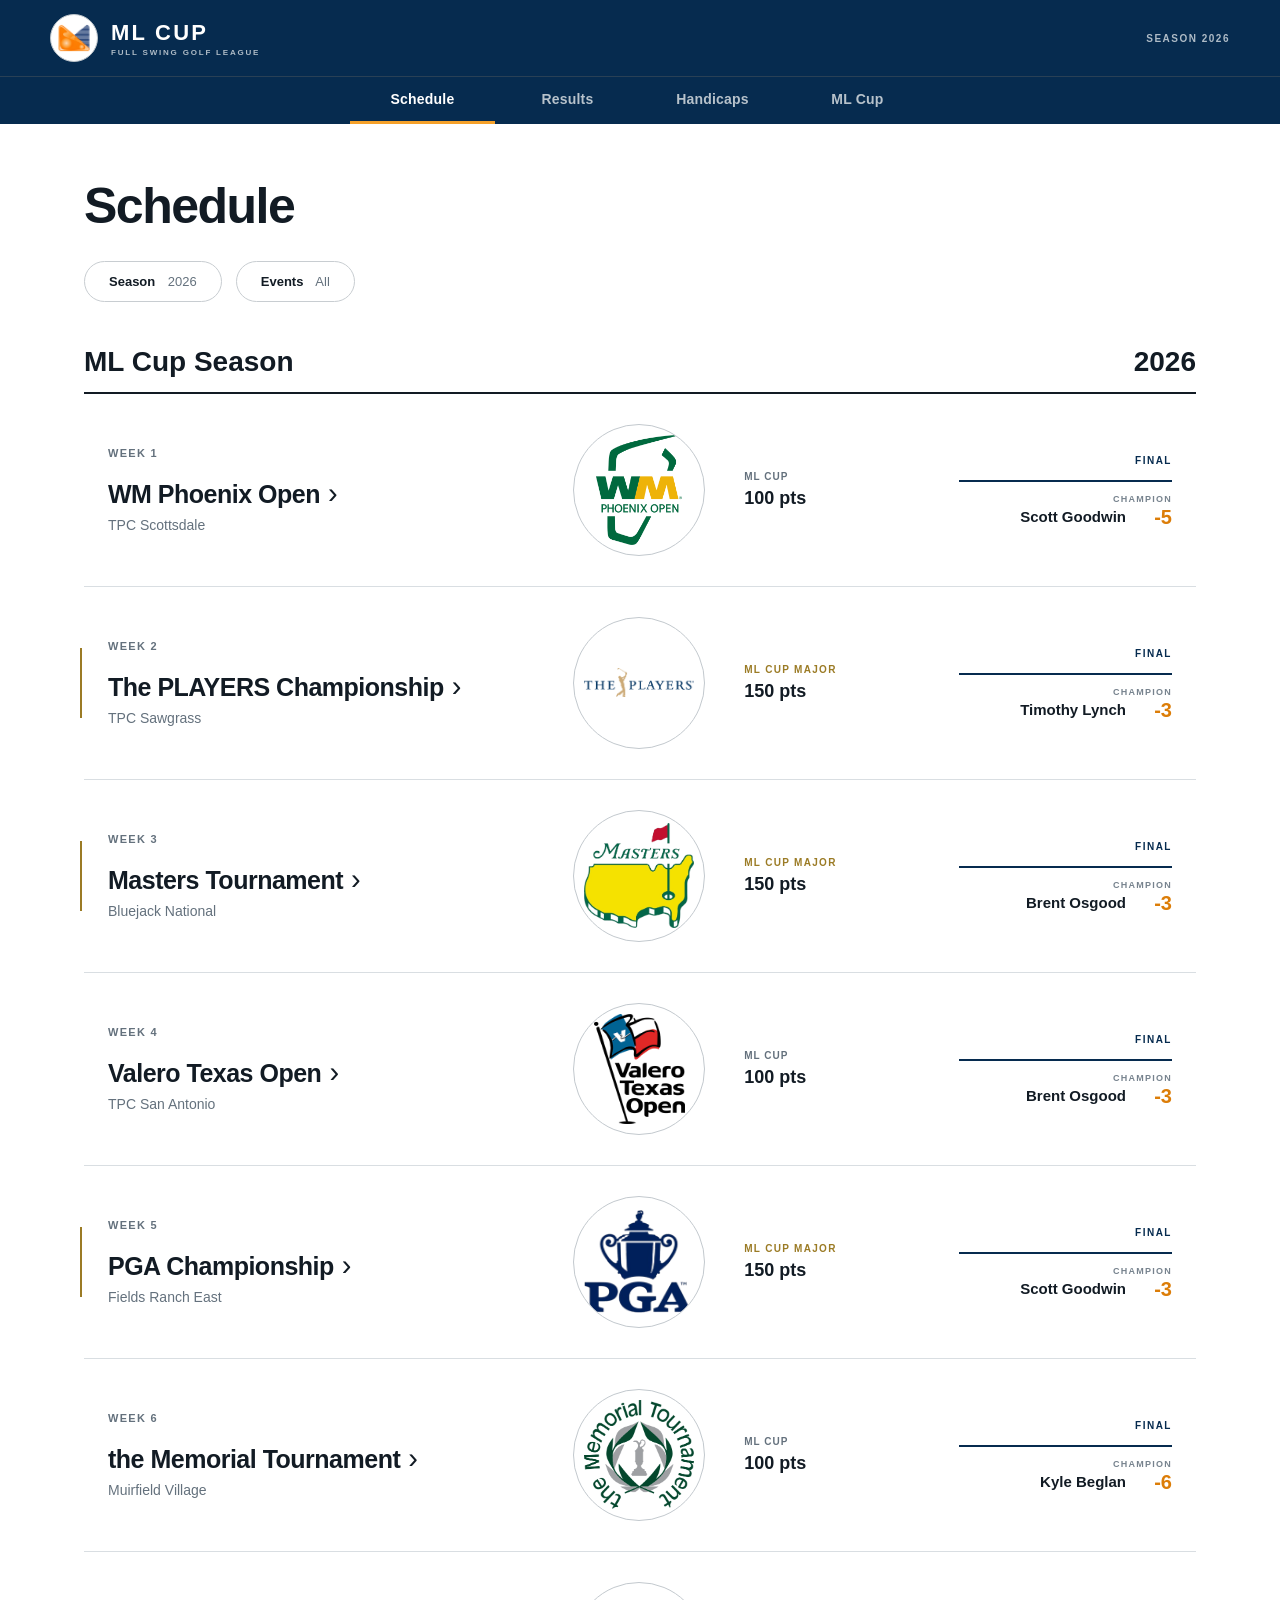
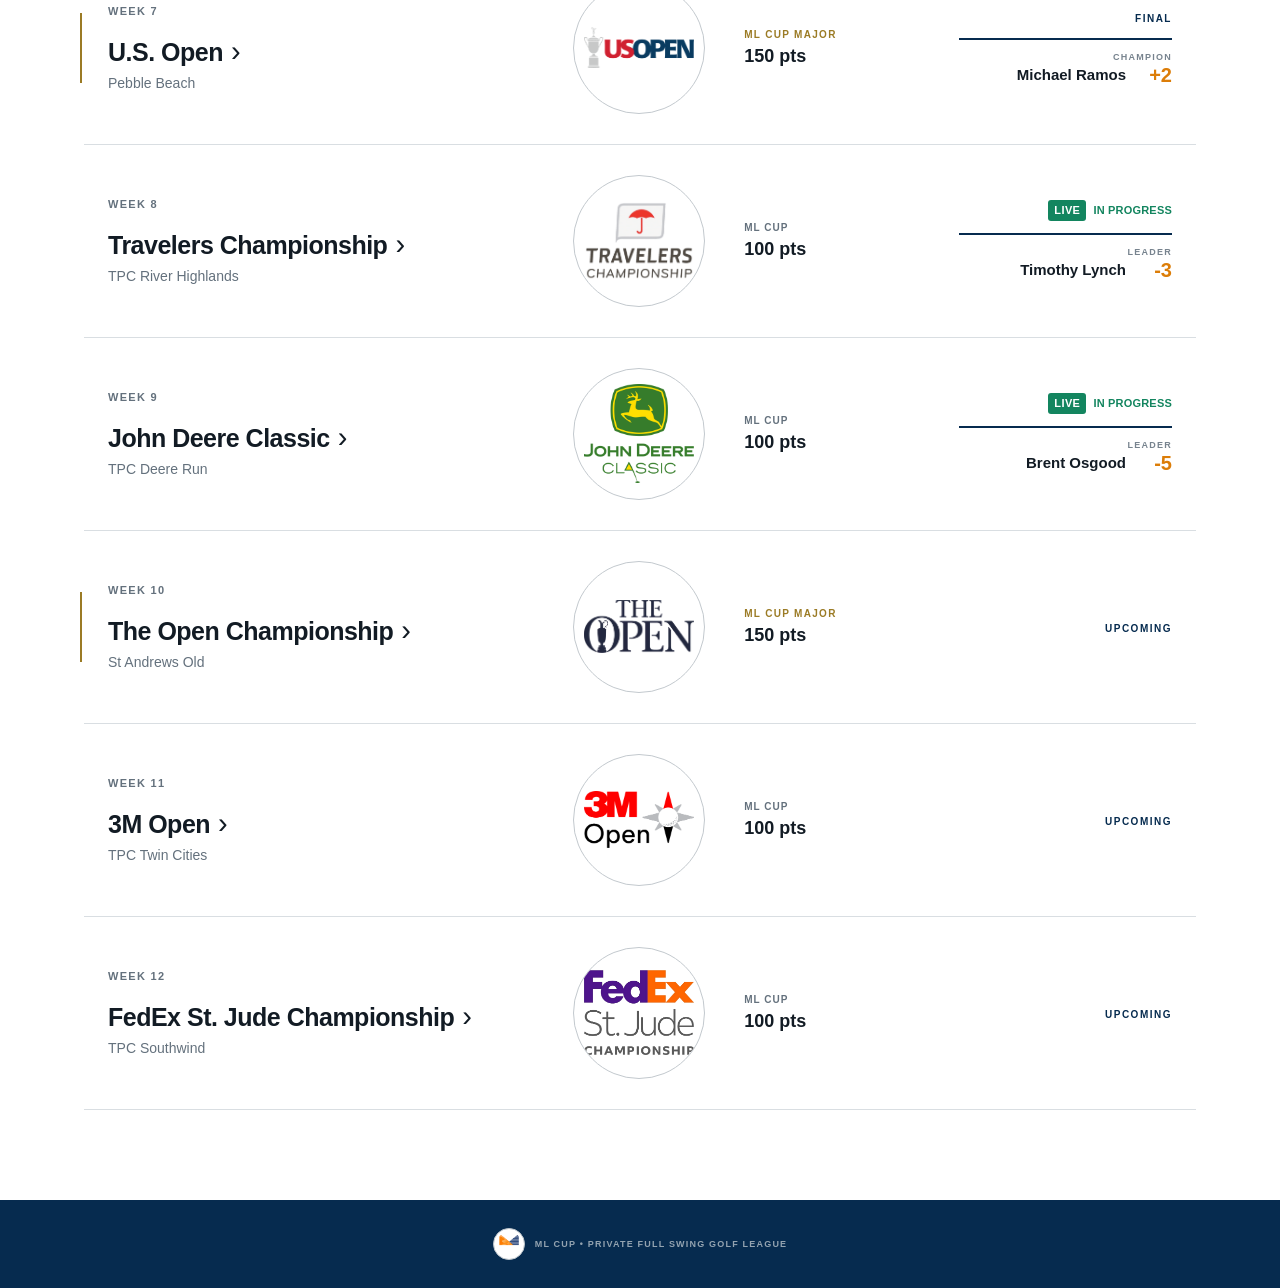
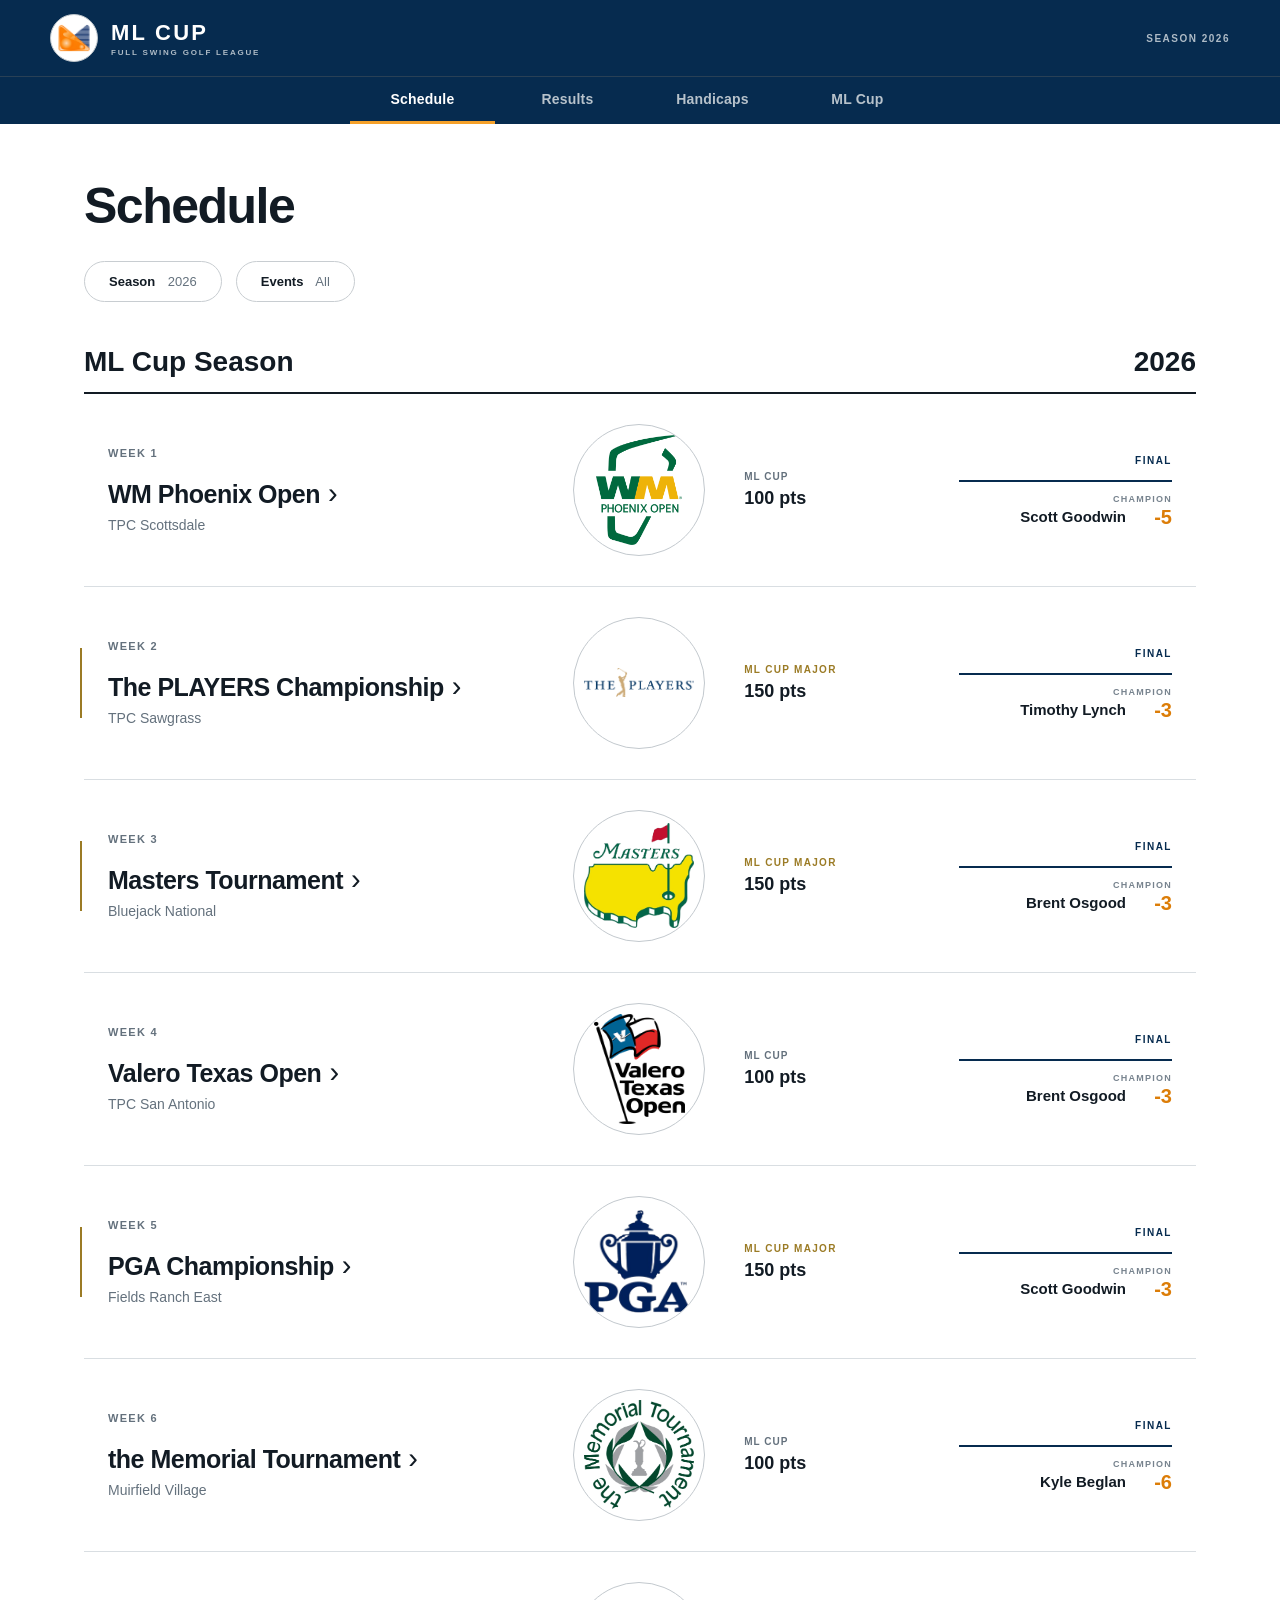
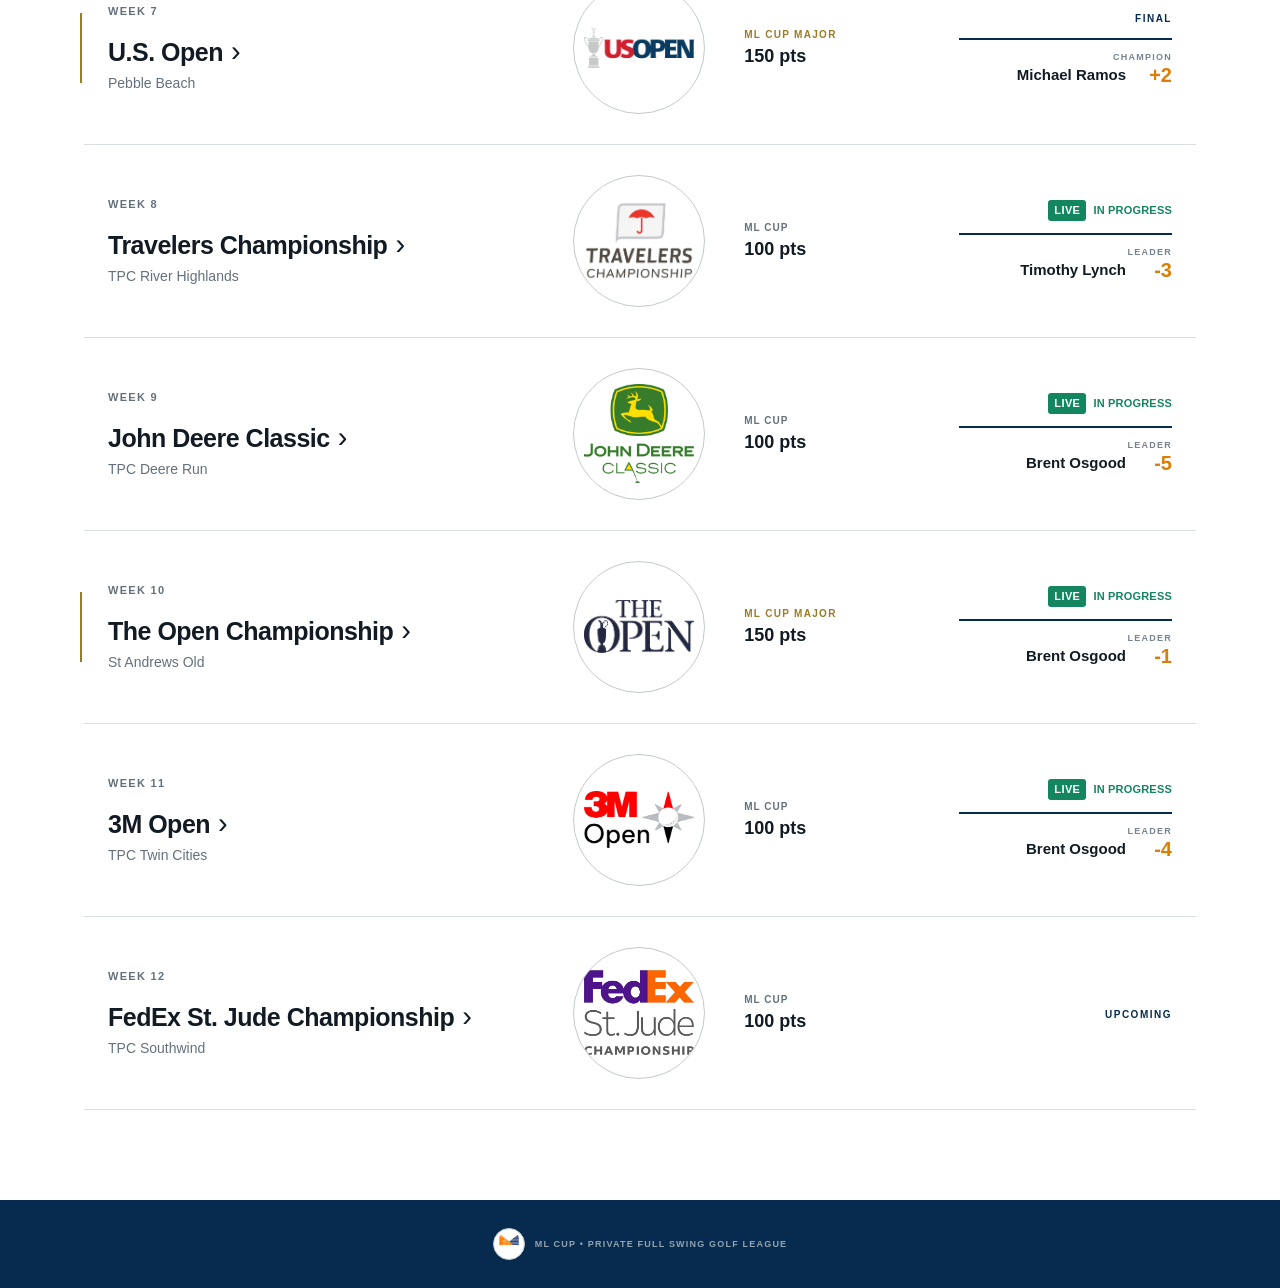
